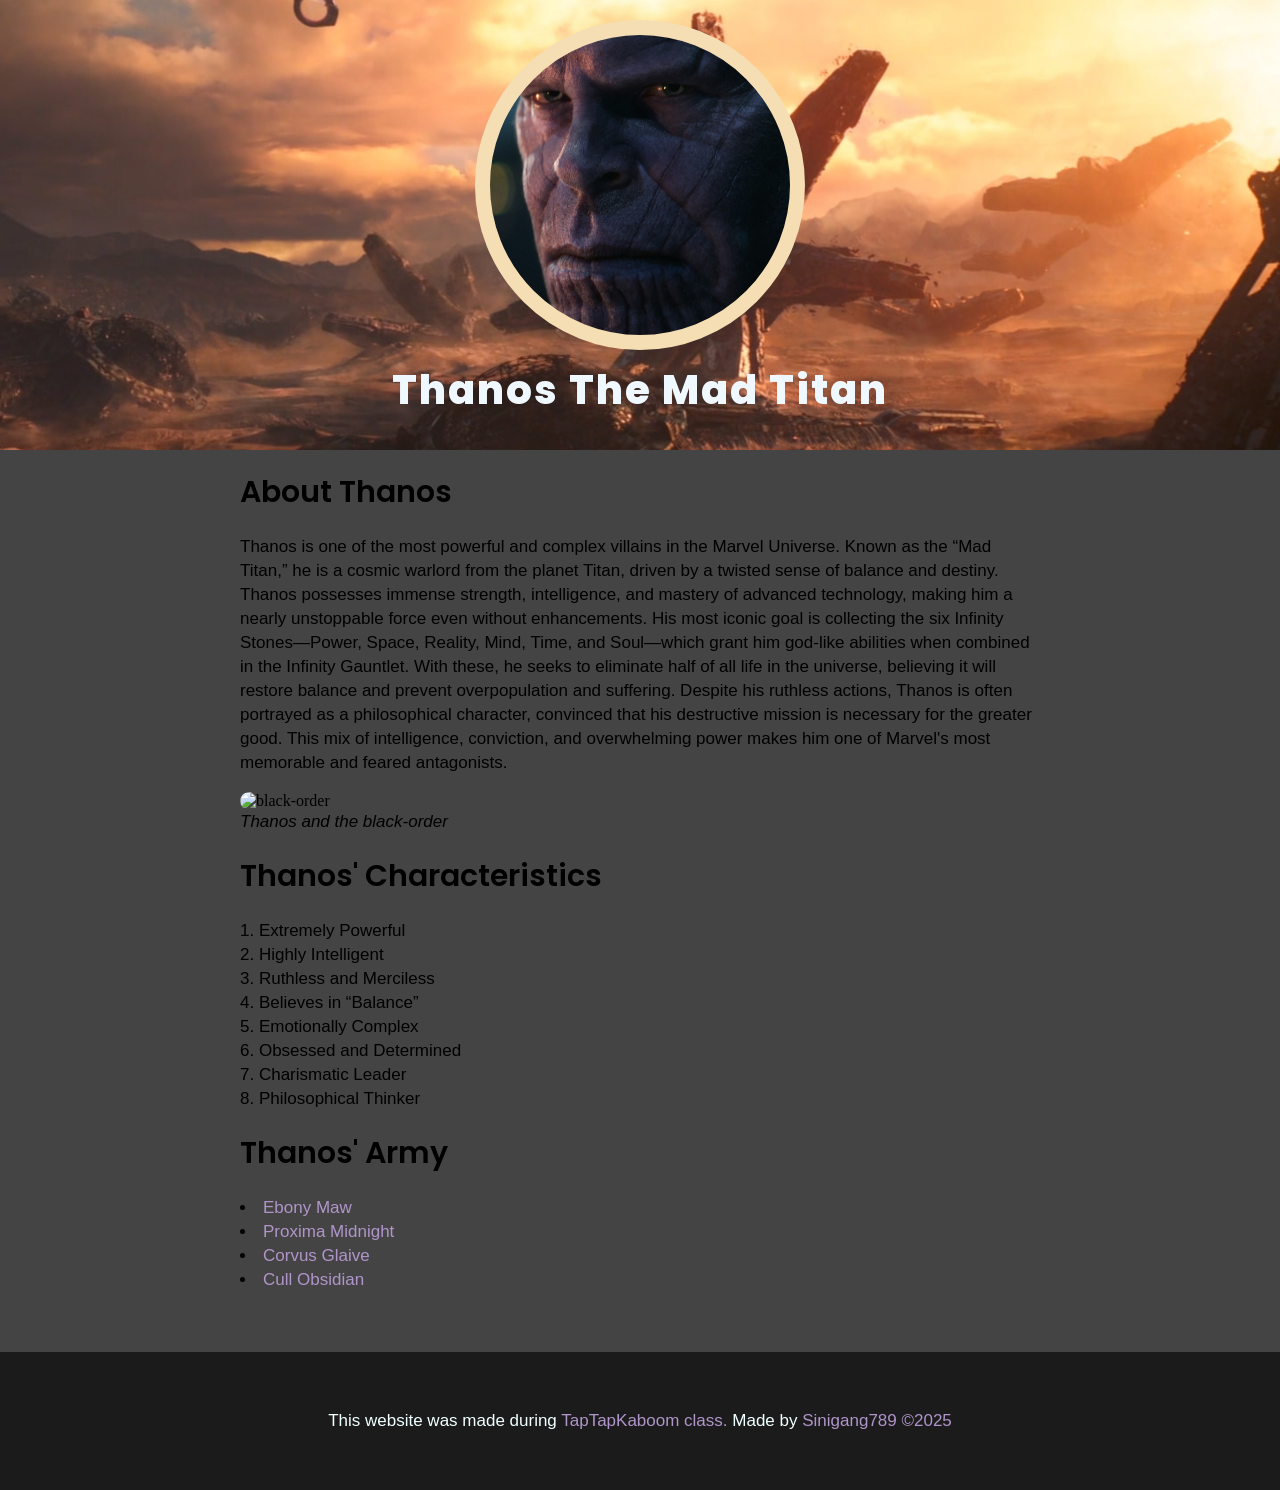
==== index.html @ ae7f5c30 "added another page" ====
<!DOCTYPE html>
<html lang="en">
<head>
    <meta charset="UTF-8">
    <meta name="viewport" content="width=device-width, user-scalable=0, initial-scale=1.0">
    <title>Thanos</title>
    <link rel="icon" href="./img/thanosfav.ico">
    <link rel="stylesheet" href="./css/style.css?v=2">
</head>
<body>

    <!-- header -->
     <header>
       <div class="pfp"></div>
        <h1>Thanos The Mad Titan</h1>

     </header>



    <!-- main -->
    <main>
<!-- About -->
     <div class="about">
        <h2>About Thanos</h2>
        <p>Thanos is one of the most powerful and complex villains in the Marvel Universe. Known as the “Mad Titan,” he is a cosmic warlord from the planet Titan, driven by a twisted sense of balance and destiny. Thanos possesses immense strength, intelligence, and mastery of advanced technology, making him a nearly unstoppable force even without enhancements.

        His most iconic goal is collecting the six Infinity Stones—Power, Space, Reality, Mind, Time, and Soul—which grant him god-like abilities when combined in the Infinity Gauntlet. With these, he seeks to eliminate half of all life in the universe, believing it will restore balance and prevent overpopulation and suffering.

        Despite his ruthless actions, Thanos is often portrayed as a philosophical character, convinced that his destructive mission is necessary for the greater good. This mix of intelligence, conviction, and overwhelming power makes him one of Marvel&apos;s most memorable and feared antagonists.</p>
        
        <img src="../thanos/img/blackorder.jpg" alt="black-order">
        <p class="caption">Thanos and the black-order</p>
    </div>

    
<!-- Characteristics -->
        <h2>Thanos&apos; Characteristics</h2>
        <ol>
            <li>Extremely Powerful</li>
            <li>Highly Intelligent</li>
            <li>Ruthless and Merciless</li>
            <li>Believes in “Balance”</li>
            <li>Emotionally Complex</li>
            <li>Obsessed and Determined</li>
            <li>Charismatic Leader</li>
            <li>Philosophical Thinker</li>
        </ol>
    

<!-- Thanos' Army -->
        <h2>Thanos&apos; Army</h2>
        <ul>
            <li><a href="./Ebony Maw.html" target="_blank">Ebony Maw</a></li>

            <li><a href="https://marvelcinematicuniverse.fandom.com/wiki/Proxima_Midnight" target="_blank">Proxima Midnight</a></li>

            <li><a href="https://marvelcinematicuniverse.fandom.com/wiki/Corvus_Glaive" target="_blank">Corvus Glaive</a></li>

            <li><a href="https://marvelcinematicuniverse.fandom.com/wiki/Cull_Obsidian" target="_blank">Cull Obsidian</a></li>

        </ul>

    </main>


    <!-- footer -->
     <footer>
        <div class="content">
        <p>This website was made during <a href="https://www.taptapkaboom.com">TapTapKaboom class.</a> Made by <a href="htttps://www.youtube.com">Sinigang789 &#169;2025</a></p>
        </div>
     </footer>
</body>
</html>
---- css/style.css ----
@import url('https://fonts.googleapis.com/css2?family=Poppins:ital,wght@0,100;0,200;0,300;0,400;0,500;0,600;0,700;0,800;0,900;1,100;1,200;1,300;1,400;1,500;1,600;1,700;1,800;1,900&family=Roboto:ital,wght@0,100..900;1,100..900&display=swap');


body {
    background-color:rgb(68, 68, 68);
}

body.ebony{
    background-color: black;
}

body.ebony{
    color: white;
}

html, body{

    margin: 0;
    padding: 0;
}

p, ul, ol{
    font-family:Arial, Helvetica, sans-serif;
    font-size: 17px;
    line-height: 24px;
}

ul, ol{
    list-style-position: inside;
    padding-left: 0;
}

p.caption{
    font-size: 12;
    font-style: italic;
    margin-block-start: 0;
}

a{
    color: rgb(176, 149, 202);
    text-decoration: none;
}

a:hover{
    color: rgb(160, 109, 207);
}

a:active{
    color: white;
}

header{
    text-align: center;
    padding: 20px;
    background-image: url('../img/titan3.jpg');
    background-repeat: no-repeat;
    background-position: center 70%; 
    background-size: cover;
}

header#ebony{
    background-image: url('../img/sanctuary.jpg');
    background-repeat: no-repeat;
    background-position: center 70%; 
    background-size: cover;
}




header .pfp{
    width: 300px;
    height: 300px;
    border-radius: 50%;
    border: 15px solid wheat ;
    background-image: url('../img/thanosprofilepic.png');
    background-repeat: no-repeat;
    background-position: -77px center;
    background-size: 136%;
   margin: 0 auto;
}

header .pfp.Ebony{
    background-image: url('../img/ebonymawpfp.webp');
    background-repeat: no-repeat;
    background-position: -82px center;
    border: 15px solid white;
}

h1{
  font-family: "Poppins", sans-serif;
  font-weight: 800;
  font-style: normal;
  font-size: 40px;
  letter-spacing: 2px;
  margin: 10px 0;
  color: aliceblue;
}

h2{
  font-family: "Poppins", sans-serif;  
  font-weight: 600;
  font-style: normal;
  font-size: 30px;
  margin: 20px 0;
}


main{
    max-width: 800px;
    margin: 0 auto;
    padding: 0 20px;
}

main img{
    max-width: 100%;
    border-radius: 10px;
}

/* footer */
footer{
    color: azure;
    background-color:rgb(27, 27, 27);
    text-align: center;
    margin-top: 60px;
    padding: 40px;

}

footer .content{
    max-width: 800px;
    margin: 0 auto;

}

@media (max-width: 600px){

    footer p {
        font-size: 10px;
    }

    h2{
        font-size: 20px;  
        text-align: center;
    }

    p, ul, ol {
        font-size: 15px;
    }

    p{
        text-align: center;
    }

    header .pfp {
    width: 230px;
    height: 230px;
    background-position: -59px center;
    }
}
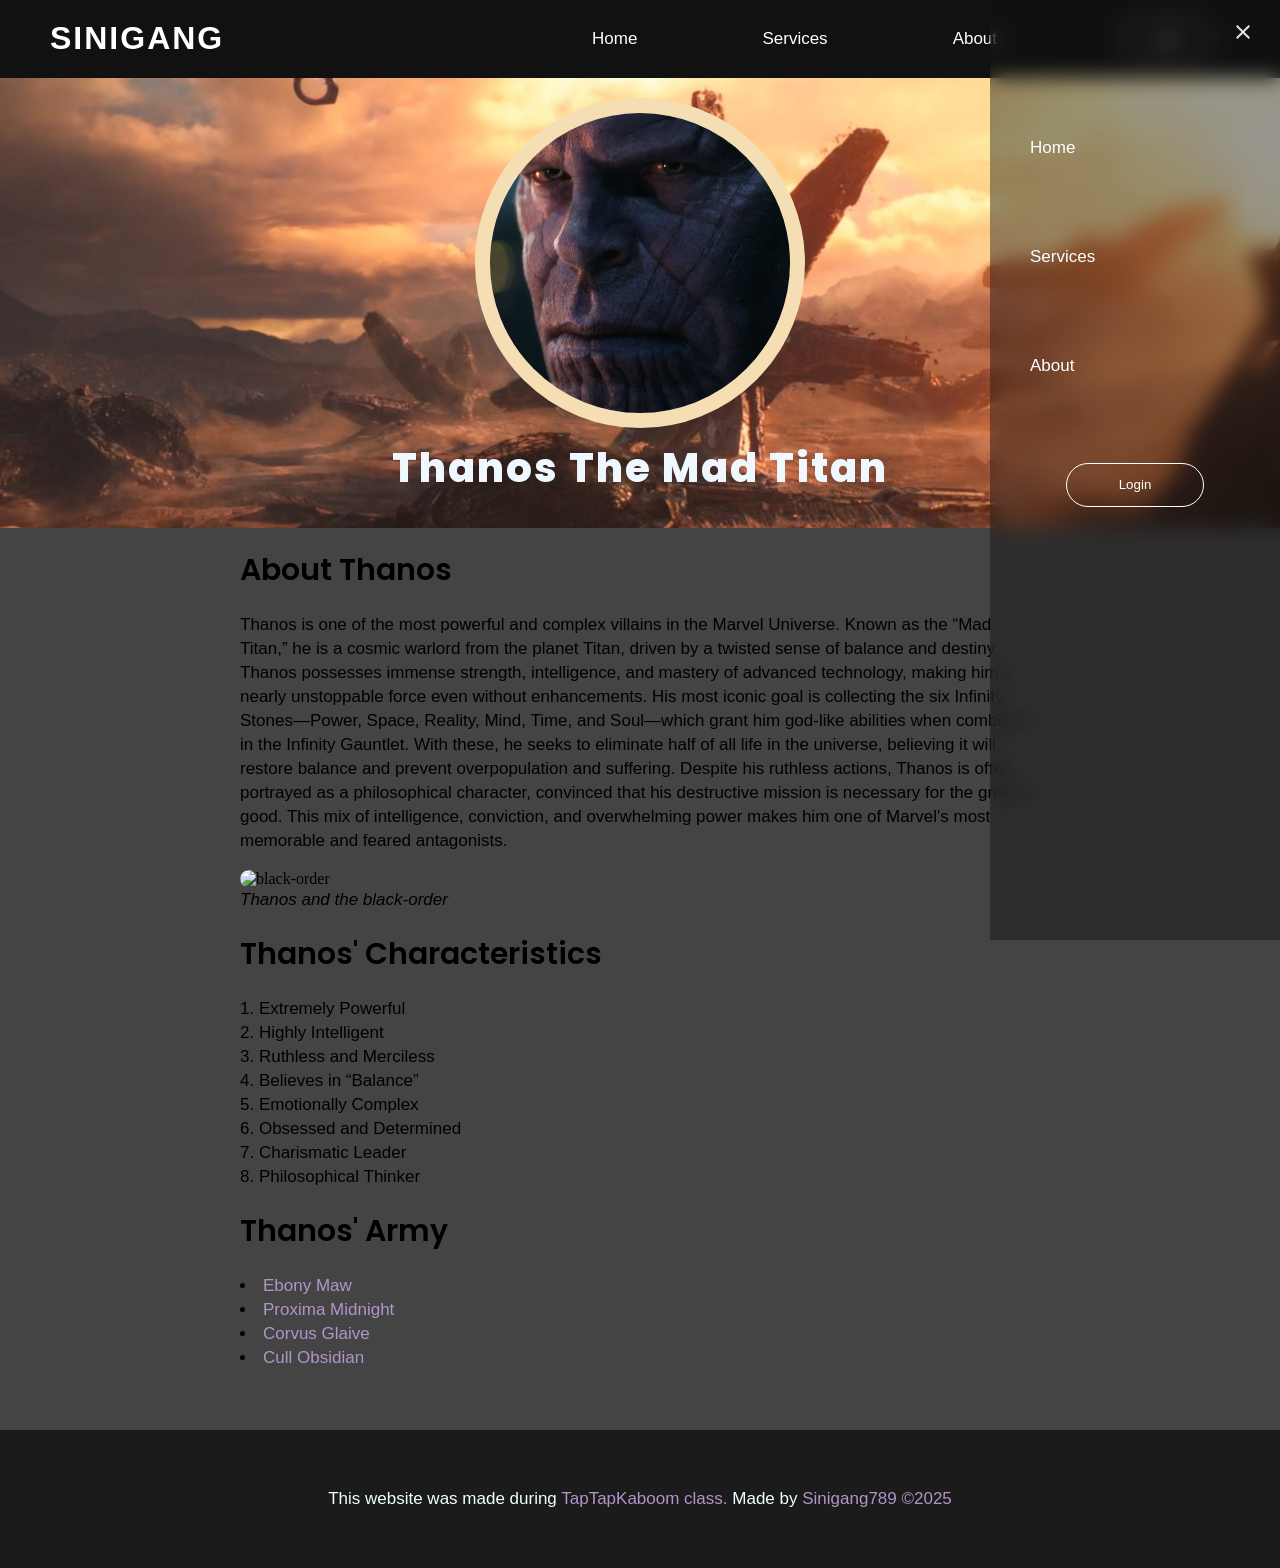
==== commit 23bb58ab: "add nav bar" ====
--- a/index.html
+++ b/index.html
@@ -9,12 +9,41 @@
 </head>
 <body>
 
-    <!-- header -->
-     <header>
+    <header>
+
+        <nav>
+            <div class="logo">
+                <a href="#">SINIGANG</a>
+            </div>
+
+            <ul class="sidebar">
+              <li onclick="hideSidebar()" class="close-button"><a href="#"><svg xmlns="http://www.w3.org/2000/svg" height="24px" viewBox="0 -960 960 960" width="24px" fill="#e3e3e3"><path d="m256-200-56-56 224-224-224-224 56-56 224 224 224-224 56 56-224 224 224 224-56 56-224-224-224 224Z"/></svg></a></li>
+                <li><a href="#">Home</a></li>
+                <li><a href="#">Services</a></li>
+                <li><a href="#">About</a></li>
+                <li class="button"><button>Login</button></li>
+            </ul>
+
+            <ul>
+                <li class="HideOnMobile"><a href="#">Home</a></li>
+                <li class="HideOnMobile"><a href="#">Services</a></li>
+                <li class="HideOnMobile"><a href="#">About</a></li>
+                <li class="HideOnMobile"><button>Login</button></li>
+                <li onclick="showSidebar()" class="menu-button"><a href="#"><svg xmlns="http://www.w3.org/2000/svg" height="24px" viewBox="0 -960 960 960" width="24px" fill="#e3e3e3"><path d="M120-240v-80h720v80H120Zm0-200v-80h720v80H120Zm0-200v-80h720v80H120Z"/></svg></a></li>
+                
+  
+            </ul>
+        </nav>
+        
+    </header>
+
+
+    <!-- hero -->
+     <section class="hero-section">
        <div class="pfp"></div>
         <h1>Thanos The Mad Titan</h1>
 
-     </header>
+     </section>
 
 
 
@@ -70,5 +99,17 @@
         <p>This website was made during <a href="https://www.taptapkaboom.com">TapTapKaboom class.</a> Made by <a href="htttps://www.youtube.com">Sinigang789 &#169;2025</a></p>
         </div>
      </footer>
+
+     <script>
+        function showSidebar(){
+            const sidebar = document.querySelector('.sidebar')
+            sidebar.style.display = 'flex'
+        }
+        function hideSidebar(){
+            const sidebar = document.querySelector('.sidebar')
+            sidebar.style.display = 'none'
+        }
+        
+     </script>
 </body>
 </html>
--- a/css/style.css
+++ b/css/style.css
@@ -19,6 +19,104 @@
     margin: 0;
     padding: 0;
 }
+
+/* Nav */
+
+nav {
+    background-color: rgb(17, 17, 17);
+    display: flex;
+    align-items: center; /* vertical centering */
+    justify-content: space-between; /* logo left, menu right */
+    padding: 0 50px;
+}
+
+.logo{
+    font-family: Arial, Helvetica, sans-serif; 
+    font-weight: bold;
+    letter-spacing: 2px;
+    font-size: 2rem;
+}
+
+nav a{
+    text-decoration: none;
+    color: white;
+    
+}
+
+nav ul {
+    height: 100%;
+    display: flex;
+    align-items: center;
+    list-style: none;
+    gap: 5em;
+    margin: 0;
+    padding: 1em 0;
+}
+
+nav ul li{
+    padding: 0 20px;
+}
+
+nav button{
+    color: white;
+    background: none;
+    border: 1px solid white;
+    padding: 1em 2em;
+    border-radius: 5em;
+    transition: all 0.2s ease;
+}
+
+nav button:hover{
+    background-color:  rgba(134, 90, 175, 0.63);;
+}
+
+li.menu-button{
+    display: none;
+}
+
+/* ==================================== */
+
+/* Sidebar */
+.sidebar{
+    
+    position: fixed;
+    top: 0;
+    right: 0; /* or left: 0; */
+    width: 250px;
+    height: 100vh;
+    background-color: rgba(17, 17, 17, 0.432);
+    backdrop-filter: blur(10px);
+    padding: 20px;
+    z-index: 999;
+    display: flex;
+    flex-direction: column;
+    align-items: flex-start;
+}
+
+li.button{
+    width: 55%;
+    padding: 0; 
+    margin: 0 auto;
+}
+
+.sidebar button{
+    width: 100%;
+    margin: 0 auto;
+}
+
+
+li.close-button{
+    width: 100%;
+    padding: 0; 
+    margin: 0 auto;
+}
+
+.close-button a{
+    margin-left: 13em;
+
+}
+
+
 
 p, ul, ol{
     font-family:Arial, Helvetica, sans-serif;
@@ -50,7 +148,7 @@
     color: white;
 }
 
-header{
+.hero-section{
     text-align: center;
     padding: 20px;
     background-image: url('../img/titan3.jpg');
@@ -69,7 +167,7 @@
 
 
 
-header .pfp{
+.hero-section .pfp{
     width: 300px;
     height: 300px;
     border-radius: 50%;
@@ -134,7 +232,7 @@
 
 }
 
-@media (max-width: 600px){
+@media (max-width: 800px){
 
     footer p {
         font-size: 10px;
@@ -158,5 +256,16 @@
     height: 230px;
     background-position: -59px center;
     }
-}
-
+
+    .HideOnMobile{
+        display: none;
+    }
+
+    li.menu-button {
+    display: flex;
+    justify-self: flex-end;
+    margin: 0;
+    padding: 0;
+}
+}
+
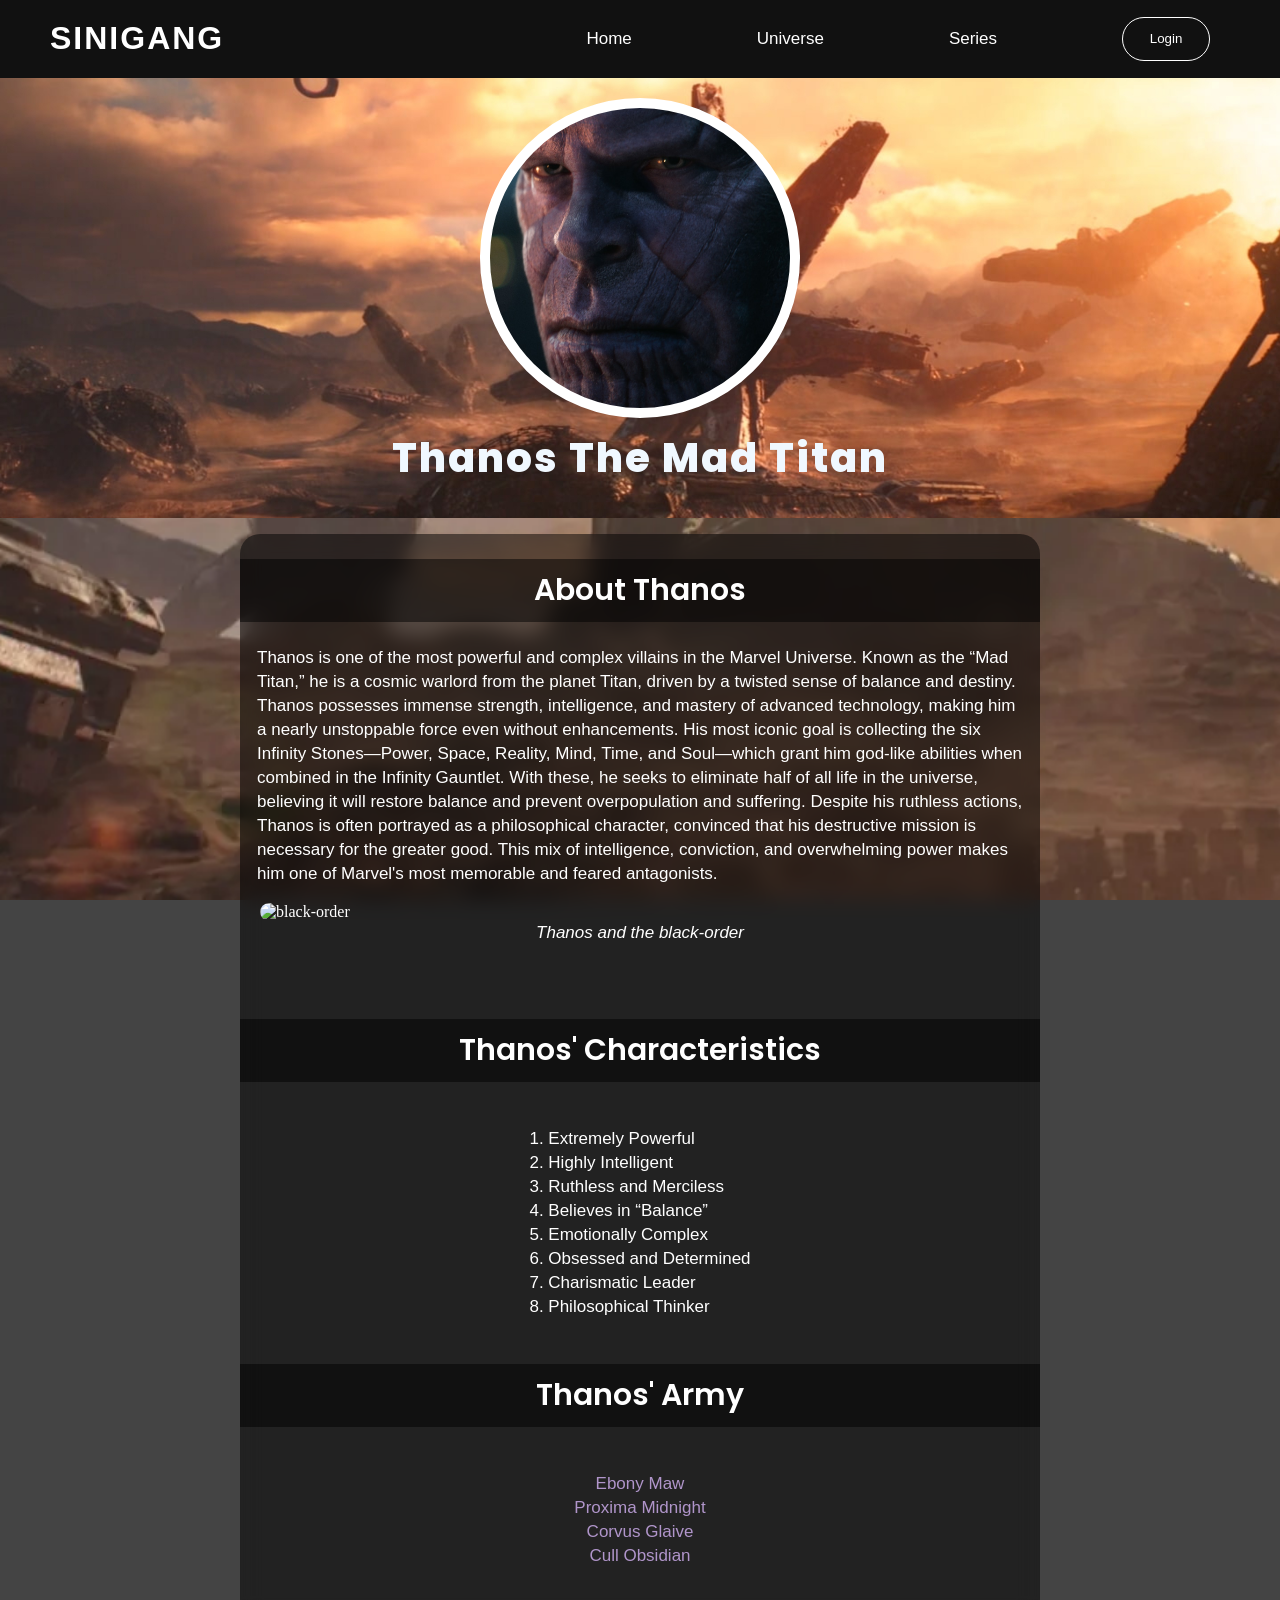
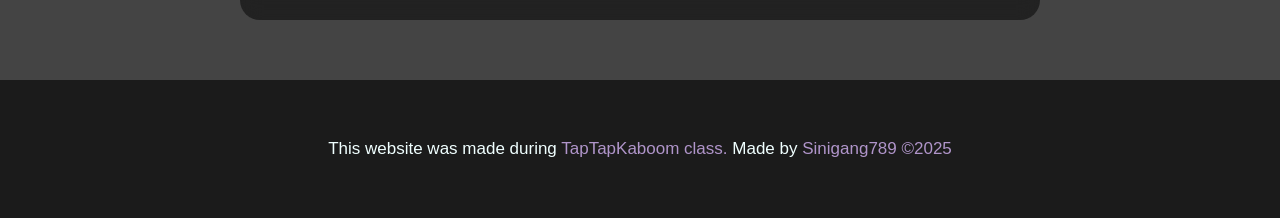
==== commit 7709bb40: "fix main content" ====
--- a/index.html
+++ b/index.html
@@ -26,8 +26,8 @@
 
             <ul>
                 <li class="HideOnMobile"><a href="#">Home</a></li>
-                <li class="HideOnMobile"><a href="#">Services</a></li>
-                <li class="HideOnMobile"><a href="#">About</a></li>
+                <li class="HideOnMobile"><a href="#">Universe</a></li>
+                <li class="HideOnMobile"><a href="#">Series</a></li>
                 <li class="HideOnMobile"><button>Login</button></li>
                 <li onclick="showSidebar()" class="menu-button"><a href="#"><svg xmlns="http://www.w3.org/2000/svg" height="24px" viewBox="0 -960 960 960" width="24px" fill="#e3e3e3"><path d="M120-240v-80h720v80H120Zm0-200v-80h720v80H120Zm0-200v-80h720v80H120Z"/></svg></a></li>
                 
@@ -62,33 +62,38 @@
         <p class="caption">Thanos and the black-order</p>
     </div>
 
+    <div class="profile">
+        <!-- Characteristics -->
+         <div class="characteristics">
+                <h2>Thanos&apos; Characteristics</h2>
+                <ol>
+                    <li>Extremely Powerful</li>
+                    <li>Highly Intelligent</li>
+                    <li>Ruthless and Merciless</li>
+                    <li>Believes in “Balance”</li>
+                    <li>Emotionally Complex</li>
+                    <li>Obsessed and Determined</li>
+                    <li>Charismatic Leader</li>
+                    <li>Philosophical Thinker</li>
+                </ol>
     
-<!-- Characteristics -->
-        <h2>Thanos&apos; Characteristics</h2>
-        <ol>
-            <li>Extremely Powerful</li>
-            <li>Highly Intelligent</li>
-            <li>Ruthless and Merciless</li>
-            <li>Believes in “Balance”</li>
-            <li>Emotionally Complex</li>
-            <li>Obsessed and Determined</li>
-            <li>Charismatic Leader</li>
-            <li>Philosophical Thinker</li>
-        </ol>
-    
+        </div>
+        <!-- Thanos' Army -->
+         <div class="army">
+                <h2>Thanos&apos; Army</h2>
+                    <ul>
+                        <li><a href="./Ebony Maw.html" target="_blank">Ebony Maw</a></li>
 
-<!-- Thanos' Army -->
-        <h2>Thanos&apos; Army</h2>
-        <ul>
-            <li><a href="./Ebony Maw.html" target="_blank">Ebony Maw</a></li>
+                        <li><a href="https://marvelcinematicuniverse.fandom.com/wiki/Proxima_Midnight" target="_blank">Proxima Midnight</a></li>
 
-            <li><a href="https://marvelcinematicuniverse.fandom.com/wiki/Proxima_Midnight" target="_blank">Proxima Midnight</a></li>
+                        <li><a href="https://marvelcinematicuniverse.fandom.com/wiki/Corvus_Glaive" target="_blank">Corvus Glaive</a></li>
 
-            <li><a href="https://marvelcinematicuniverse.fandom.com/wiki/Corvus_Glaive" target="_blank">Corvus Glaive</a></li>
+                        <li><a href="https://marvelcinematicuniverse.fandom.com/wiki/Cull_Obsidian" target="_blank">Cull Obsidian</a></li>
 
-            <li><a href="https://marvelcinematicuniverse.fandom.com/wiki/Cull_Obsidian" target="_blank">Cull Obsidian</a></li>
+                    </ul>
 
-        </ul>
+        </div>    
+    </div>
 
     </main>
 
--- a/css/style.css
+++ b/css/style.css
@@ -4,10 +4,21 @@
 
 body {
     background-color:rgb(68, 68, 68);
-}
-
-body.ebony{
-    background-color: black;
+    background-image: url('../img/titan.webp');
+    background-repeat: no-repeat;
+    background-position: center;
+    background-size: cover;
+    background-attachment: fixed;
+    color: white;
+}
+
+.ebony{
+     background-image: url('../img/sanctuary.jpg');
+    background-repeat: no-repeat;
+    background-position: center;
+    background-size: cover;
+    background-attachment: fixed;
+    font-family: sans-serif;
 }
 
 body.ebony{
@@ -18,6 +29,30 @@
 
     margin: 0;
     padding: 0;
+}
+
+h1{
+  font-family: "Poppins", sans-serif;
+  font-weight: 800;
+  font-style: normal;
+  font-size: 40px;
+  letter-spacing: 2px;
+  margin: 10px 0;
+  color: aliceblue;
+}
+
+h2{
+  font-family: "Poppins", sans-serif;  
+  font-weight: 600;
+  font-style: normal;
+  font-size: 30px;
+  text-align: center;
+  background-color: rgba(0, 0, 0, 0.507);
+  padding: 9px 0;
+}
+
+h3, p {
+    padding: 0 1em;
 }
 
 /* Nav */
@@ -84,13 +119,14 @@
     right: 0; /* or left: 0; */
     width: 250px;
     height: 100vh;
-    background-color: rgba(17, 17, 17, 0.432);
+    background-color: rgba(0, 0, 0, 0.432);
     backdrop-filter: blur(10px);
     padding: 20px;
     z-index: 999;
-    display: flex;
+    display: none;
     flex-direction: column;
     align-items: flex-start;
+    box-shadow: rgba(0, 0, 0, 0.19) 20px 10px 0px, rgba(0, 0, 0, 0.23) 0px 6px 6px;
 }
 
 li.button{
@@ -127,12 +163,20 @@
 ul, ol{
     list-style-position: inside;
     padding-left: 0;
+    width: fit-content;
+    margin: 0 auto;
+    padding: 20px;
+}
+ul{
+    list-style: none;
+    text-align: center;
 }
 
 p.caption{
     font-size: 12;
     font-style: italic;
     margin-block-start: 0;
+    text-align: center;
 }
 
 a{
@@ -157,7 +201,9 @@
     background-size: cover;
 }
 
-header#ebony{
+.hero-ebony{
+    padding: 20px;
+    text-align: center;
     background-image: url('../img/sanctuary.jpg');
     background-repeat: no-repeat;
     background-position: center 70%; 
@@ -171,49 +217,64 @@
     width: 300px;
     height: 300px;
     border-radius: 50%;
-    border: 15px solid wheat ;
+    border: 10px solid white ;
     background-image: url('../img/thanosprofilepic.png');
     background-repeat: no-repeat;
     background-position: -77px center;
     background-size: 136%;
    margin: 0 auto;
-}
-
-header .pfp.Ebony{
+   transition: all 0.5s ease;
+}
+
+.hero-section .pfp:hover{
+    background-size: 160%;
+    background-position: -110px -5px;
+    filter: saturate(4);
+    filter: brightness(3);
+}
+
+.pfp.Ebony{
+    width: 300px;
+    height: 300px;
+    border-radius: 50%;
+    border: 10px solid white ;
     background-image: url('../img/ebonymawpfp.webp');
     background-repeat: no-repeat;
-    background-position: -82px center;
-    border: 15px solid white;
-}
-
-h1{
-  font-family: "Poppins", sans-serif;
-  font-weight: 800;
-  font-style: normal;
-  font-size: 40px;
-  letter-spacing: 2px;
-  margin: 10px 0;
-  color: aliceblue;
-}
-
-h2{
-  font-family: "Poppins", sans-serif;  
-  font-weight: 600;
-  font-style: normal;
-  font-size: 30px;
-  margin: 20px 0;
-}
+    background-position: -77px center;
+    background-size: 136%;
+   margin: 0 auto;
+   transition: all 0.8s ease;
+   
+}
+
+.pfp.Ebony:hover{
+    background-size: 170%;
+    background-position: -150px -100px;
+    filter: brightness(5);
+    filter:contrast(2)
+}
+
+
 
 
 main{
     max-width: 800px;
-    margin: 0 auto;
-    padding: 0 20px;
+    margin: 1em auto;
+    background-color: rgba(0, 0, 0, 0.5);
+    backdrop-filter: blur(10px);
+    border-radius: 20px;
+    overflow: hidden;
 }
 
 main img{
-    max-width: 100%;
+    max-width: 95%;
     border-radius: 10px;
+    margin: 0 auto;
+    display: block;
+}
+
+.profile{
+    padding: 2em 0;
 }
 
 /* footer */
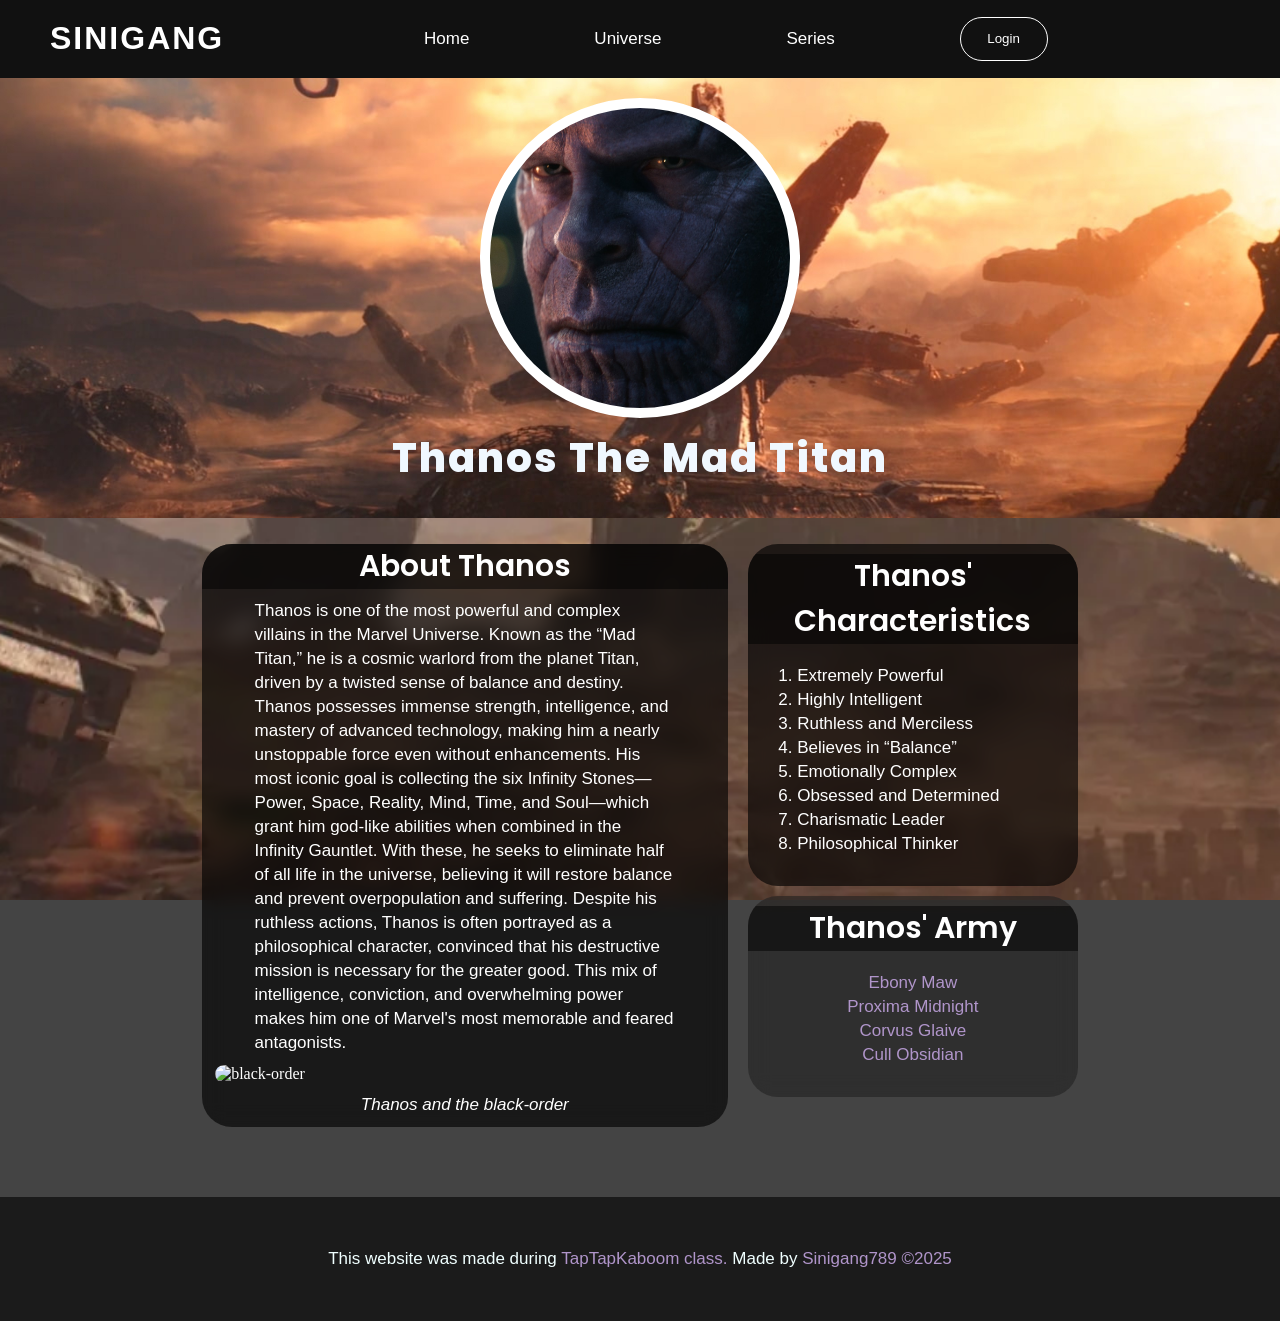
==== commit 33718dfc: "added proxima" ====
--- a/index.html
+++ b/index.html
@@ -84,7 +84,7 @@
                     <ul>
                         <li><a href="./Ebony Maw.html" target="_blank">Ebony Maw</a></li>
 
-                        <li><a href="https://marvelcinematicuniverse.fandom.com/wiki/Proxima_Midnight" target="_blank">Proxima Midnight</a></li>
+                        <li><a href="./Proxima-Midnight.html" target="_blank">Proxima Midnight</a></li>
 
                         <li><a href="https://marvelcinematicuniverse.fandom.com/wiki/Corvus_Glaive" target="_blank">Corvus Glaive</a></li>
 
--- a/css/style.css
+++ b/css/style.css
@@ -12,8 +12,8 @@
     color: white;
 }
 
-.ebony{
-     background-image: url('../img/sanctuary.jpg');
+.ebony, .proxima{
+     background-image: url('../img/armybg.jpg');
     background-repeat: no-repeat;
     background-position: center;
     background-size: cover;
@@ -42,17 +42,18 @@
 }
 
 h2{
-  font-family: "Poppins", sans-serif;  
-  font-weight: 600;
-  font-style: normal;
-  font-size: 30px;
-  text-align: center;
-  background-color: rgba(0, 0, 0, 0.507);
-  padding: 9px 0;
+    font-family: "Poppins", sans-serif;
+    font-weight: 600;
+    font-style: normal;
+    font-size: 30px;
+    text-align: center;
+    background-color: rgba(0, 0, 0, 0.507);
+    margin: 0;
 }
 
 h3, p {
-    padding: 0 1em;
+    max-width: 80%;
+    margin: 10px auto;
 }
 
 /* Nav */
@@ -161,9 +162,9 @@
 }
 
 ul, ol{
-    list-style-position: inside;
+    list-style-position: outside;
     padding-left: 0;
-    width: fit-content;
+    width: 70%;
     margin: 0 auto;
     padding: 20px;
 }
@@ -206,8 +207,9 @@
     text-align: center;
     background-image: url('../img/sanctuary.jpg');
     background-repeat: no-repeat;
-    background-position: center 70%; 
-    background-size: cover;
+    background-position: center -60px;
+    background-size: cover;
+    background-attachment: fixed;
 }
 
 
@@ -223,14 +225,16 @@
     background-position: -77px center;
     background-size: 136%;
    margin: 0 auto;
-   transition: all 0.5s ease;
+   /* transition: all 0.2s ease; */
 }
 
 .hero-section .pfp:hover{
-    background-size: 160%;
+    background-image: url(../img/thanos-gif.gif);
+    background-position: -10px -10px;
+    /* background-size: 160%;
     background-position: -110px -5px;
     filter: saturate(4);
-    filter: brightness(3);
+    filter: brightness(3); */
 }
 
 .pfp.Ebony{
@@ -238,32 +242,53 @@
     height: 300px;
     border-radius: 50%;
     border: 10px solid white ;
-    background-image: url('../img/ebonymawpfp.webp');
+    background-image: url('../img/Ebony_Maw_profile2.webp');
     background-repeat: no-repeat;
     background-position: -77px center;
-    background-size: 136%;
+    background-size: cover;
    margin: 0 auto;
-   transition: all 0.8s ease;
+   transition: all 0.2s ease;
    
 }
 
 .pfp.Ebony:hover{
-    background-size: 170%;
+    background-image: url(../img/ebonymaw.gif);
+    background-size: cover;
+    background-position: -150px 0px;
+    /* background-size: 170%;
     background-position: -150px -100px;
     filter: brightness(5);
-    filter:contrast(2)
-}
-
+    filter:contrast(2) */
+}
+
+.pfp-proxima{
+    width: 300px;
+    height: 300px;
+    border-radius: 50%;
+    border: 10px solid white ;
+    background-image: url('../img/proximapfp.jpg');
+    background-repeat: no-repeat;
+    background-position: -180px center;
+    background-size: cover;
+   margin: 0 auto;
+
+}
+
+.pfp-proxima:hover{
+    background-image: url(../img/proxima.gif);
+    background-size: cover;
+    background-position: -180px 0px;
+}
 
 
 
 main{
-    max-width: 800px;
+    width: 70vw;
     margin: 1em auto;
-    background-color: rgba(0, 0, 0, 0.5);
-    backdrop-filter: blur(10px);
     border-radius: 20px;
     overflow: hidden;
+    display: flex;
+    flex-wrap: wrap;
 }
 
 main img{
@@ -273,8 +298,42 @@
     display: block;
 }
 
-.profile{
-    padding: 2em 0;
+.about{
+    flex: 1.5;
+    border-radius: 50px;
+    margin: 10px;
+}
+
+.about p {
+    max-width: 80%;
+    margin: 10px auto;
+}
+
+
+.profile {
+    flex: 1;
+}
+
+.about, .characteristics, .army{
+    background-color: #000000a1;
+    border-radius: 30px;
+    backdrop-filter: blur(10px);
+    overflow: hidden;
+
+}
+
+.characteristics {
+    margin: 10px;
+    padding: 10px 0;
+}
+
+.army {
+    margin: 10px;
+    padding: 10px 0;
+    background-color: #0000004f;
+    backdrop-filter: blur(10px);
+    BORDER-RADIUS: 30PX;
+    overflow: hidden;
 }
 
 /* footer */
@@ -293,15 +352,20 @@
 
 }
 
-@media (max-width: 800px){
-
-    footer p {
-        font-size: 10px;
-    }
+@media (max-width: 900px){
+
+   main{
+    display: flex;
+    flex-direction: column;
+    width: 95vw;
+   }
 
     h2{
-        font-size: 20px;  
+        font-size: 2em;  
         text-align: center;
+    }
+    h3{
+       text-align: center; 
     }
 
     p, ul, ol {
@@ -310,6 +374,11 @@
 
     p{
         text-align: center;
+    }
+
+    .hero-section .pfp{
+    background-image: url(../img/thanos-gif.gif);
+    background-position: -10px -10px;
     }
 
     header .pfp {
@@ -317,6 +386,13 @@
     height: 230px;
     background-position: -59px center;
     }
+
+    .pfp.Ebony{
+    background-image: url(../img/ebonymaw.gif);
+    background-size: cover;
+    background-position: -150px 0px;
+    }
+    
 
     .HideOnMobile{
         display: none;
@@ -328,5 +404,8 @@
     margin: 0;
     padding: 0;
 }
-}
-
+ footer p {
+        font-size: 10px;
+    }
+}
+
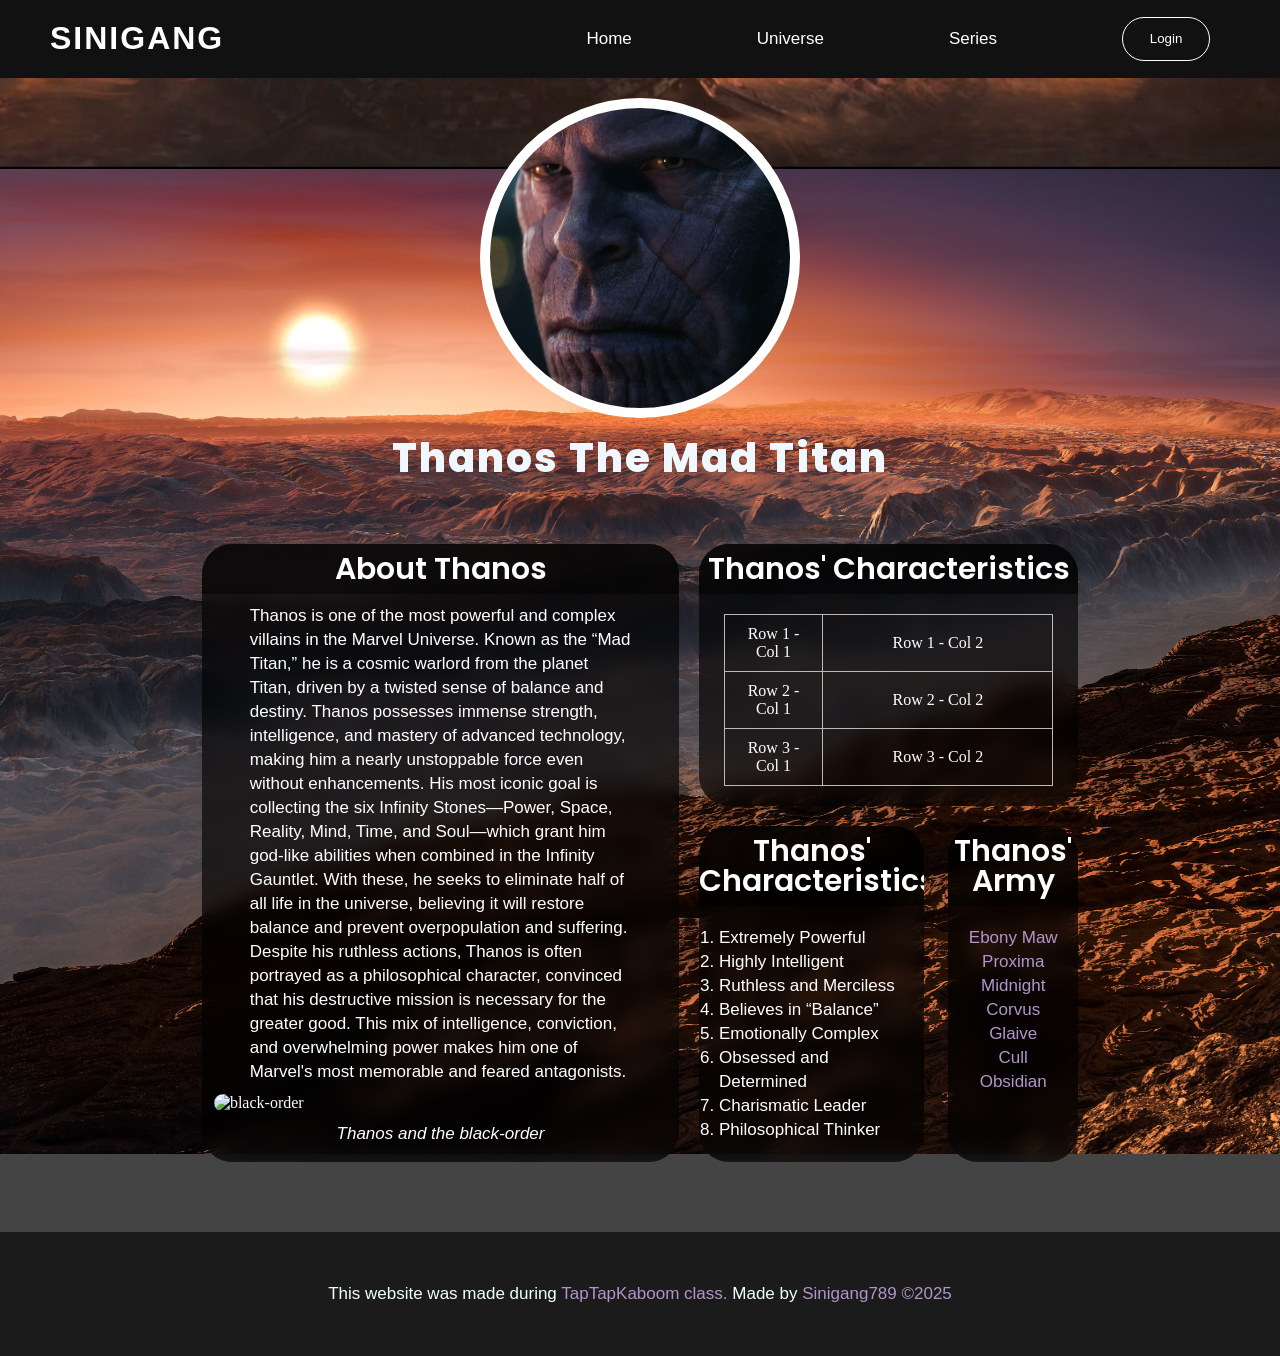
==== commit 1341e602: "fix" ====
--- a/index.html
+++ b/index.html
@@ -30,8 +30,6 @@
                 <li class="HideOnMobile"><a href="#">Series</a></li>
                 <li class="HideOnMobile"><button>Login</button></li>
                 <li onclick="showSidebar()" class="menu-button"><a href="#"><svg xmlns="http://www.w3.org/2000/svg" height="24px" viewBox="0 -960 960 960" width="24px" fill="#e3e3e3"><path d="M120-240v-80h720v80H120Zm0-200v-80h720v80H120Zm0-200v-80h720v80H120Z"/></svg></a></li>
-                
-  
             </ul>
         </nav>
         
@@ -40,7 +38,7 @@
 
     <!-- hero -->
      <section class="hero-section">
-       <div class="pfp"></div>
+       <div class="pfp-thanos"></div>
         <h1>Thanos The Mad Titan</h1>
 
      </section>
@@ -63,9 +61,29 @@
     </div>
 
     <div class="profile">
+        <div class="table">
+            <h2>Thanos&apos; Characteristics</h2>
+            <table>
+                <tr>
+                    <td class="row">Row 1 - Col 1</td>
+                    <td>Row 1 - Col 2</td>
+                </tr>
+                <tr>
+                    <td class="row"> Row 2 - Col 1</td>
+                    <td>Row 2 - Col 2</td>
+                </tr>
+                <tr>
+                    <td class="row">Row 3 - Col 1</td>
+                    <td>Row 3 - Col 2</td>
+                </tr>
+            </table>
+
+        </div>
+
+        <div class="list">
         <!-- Characteristics -->
-         <div class="characteristics">
-                <h2>Thanos&apos; Characteristics</h2>
+        <div class="characteristics">
+            <h2>Thanos&apos; Characteristics</h2>
                 <ol>
                     <li>Extremely Powerful</li>
                     <li>Highly Intelligent</li>
@@ -75,24 +93,25 @@
                     <li>Obsessed and Determined</li>
                     <li>Charismatic Leader</li>
                     <li>Philosophical Thinker</li>
-                </ol>
+            </ol>
     
         </div>
         <!-- Thanos' Army -->
          <div class="army">
                 <h2>Thanos&apos; Army</h2>
-                    <ul>
-                        <li><a href="./Ebony Maw.html" target="_blank">Ebony Maw</a></li>
+                <ul>
+                    <li><a href="./Ebony Maw.html" target="_blank">Ebony Maw</a></li>
 
-                        <li><a href="./Proxima-Midnight.html" target="_blank">Proxima Midnight</a></li>
+                    <li><a href="./Proxima-Midnight.html" target="_blank">Proxima Midnight</a></li>
 
-                        <li><a href="https://marvelcinematicuniverse.fandom.com/wiki/Corvus_Glaive" target="_blank">Corvus Glaive</a></li>
+                    <li><a href="https://marvelcinematicuniverse.fandom.com/wiki/Corvus_Glaive" target="_blank">Corvus Glaive</a></li>
 
-                        <li><a href="https://marvelcinematicuniverse.fandom.com/wiki/Cull_Obsidian" target="_blank">Cull Obsidian</a></li>
+                    <li><a href="https://marvelcinematicuniverse.fandom.com/wiki/Cull_Obsidian" target="_blank">Cull Obsidian</a></li>
 
-                    </ul>
+                </ul>
 
-        </div>    
+        </div>  
+    </div> 
     </div>
 
     </main>
--- a/css/style.css
+++ b/css/style.css
@@ -4,7 +4,7 @@
 
 body {
     background-color:rgb(68, 68, 68);
-    background-image: url('../img/titan.webp');
+    background-image: url('../img/thanos_bg.jpg');
     background-repeat: no-repeat;
     background-position: center;
     background-size: cover;
@@ -49,6 +49,8 @@
     text-align: center;
     background-color: rgba(0, 0, 0, 0.507);
     margin: 0;
+    line-height: 1;
+    padding: 10px 0;
 }
 
 h3, p {
@@ -82,6 +84,7 @@
 nav ul {
     height: 100%;
     display: flex;
+    justify-content: flex-end;
     align-items: center;
     list-style: none;
     gap: 5em;
@@ -126,6 +129,7 @@
     z-index: 999;
     display: none;
     flex-direction: column;
+    justify-content: flex-start;
     align-items: flex-start;
     box-shadow: rgba(0, 0, 0, 0.19) 20px 10px 0px, rgba(0, 0, 0, 0.23) 0px 6px 6px;
 }
@@ -164,7 +168,7 @@
 ul, ol{
     list-style-position: outside;
     padding-left: 0;
-    width: 70%;
+    width: fit-content;
     margin: 0 auto;
     padding: 20px;
 }
@@ -196,10 +200,11 @@
 .hero-section{
     text-align: center;
     padding: 20px;
-    background-image: url('../img/titan3.jpg');
-    background-repeat: no-repeat;
-    background-position: center 70%; 
-    background-size: cover;
+    background-image: url(../img/titan3.jpg);
+    background-repeat: no-repeat;
+    background-position: center -731px;
+    background-size: cover;
+    background-attachment: fixed;
 }
 
 .hero-ebony{
@@ -215,7 +220,7 @@
 
 
 
-.hero-section .pfp{
+.pfp-thanos{
     width: 300px;
     height: 300px;
     border-radius: 50%;
@@ -228,7 +233,7 @@
    /* transition: all 0.2s ease; */
 }
 
-.hero-section .pfp:hover{
+.pfp-thanos:hover{
     background-image: url(../img/thanos-gif.gif);
     background-position: -10px -10px;
     /* background-size: 160%;
@@ -237,7 +242,7 @@
     filter: brightness(3); */
 }
 
-.pfp.Ebony{
+.pfp-ebony{
     width: 300px;
     height: 300px;
     border-radius: 50%;
@@ -251,7 +256,7 @@
    
 }
 
-.pfp.Ebony:hover{
+.pfp-ebony:hover{
     background-image: url(../img/ebonymaw.gif);
     background-size: cover;
     background-position: -150px 0px;
@@ -312,29 +317,51 @@
 
 .profile {
     flex: 1;
-}
-
-.about, .characteristics, .army{
+    display: flex;
+    flex-direction: column;
+}
+
+.about, .characteristics, .army, .table{
     background-color: #000000a1;
     border-radius: 30px;
     backdrop-filter: blur(10px);
     overflow: hidden;
-
-}
-
-.characteristics {
     margin: 10px;
-    padding: 10px 0;
-}
-
-.army {
-    margin: 10px;
-    padding: 10px 0;
-    background-color: #0000004f;
-    backdrop-filter: blur(10px);
-    BORDER-RADIUS: 30PX;
-    overflow: hidden;
-}
+
+}
+
+.list{
+    display: flex;
+    width: 100%;
+    gap: 4px;
+}
+
+
+.table{
+flex: 1;    
+}
+
+table {
+    border-collapse: collapse;
+    width: 87%;
+    margin: 20px auto;
+    height: fit-content;
+}
+
+td.row {
+    width: 30%;
+}
+
+td {
+  border: 1px solid #beb9b9;
+  padding: 10px;
+  text-align: center;
+  height: 2em;
+}
+
+
+
+
 
 /* footer */
 footer{
@@ -376,18 +403,18 @@
         text-align: center;
     }
 
-    .hero-section .pfp{
+     .pfp-thanos{
     background-image: url(../img/thanos-gif.gif);
     background-position: -10px -10px;
     }
 
-    header .pfp {
+   .pfp {
     width: 230px;
     height: 230px;
     background-position: -59px center;
     }
 
-    .pfp.Ebony{
+    .pfp-ebony{
     background-image: url(../img/ebonymaw.gif);
     background-size: cover;
     background-position: -150px 0px;
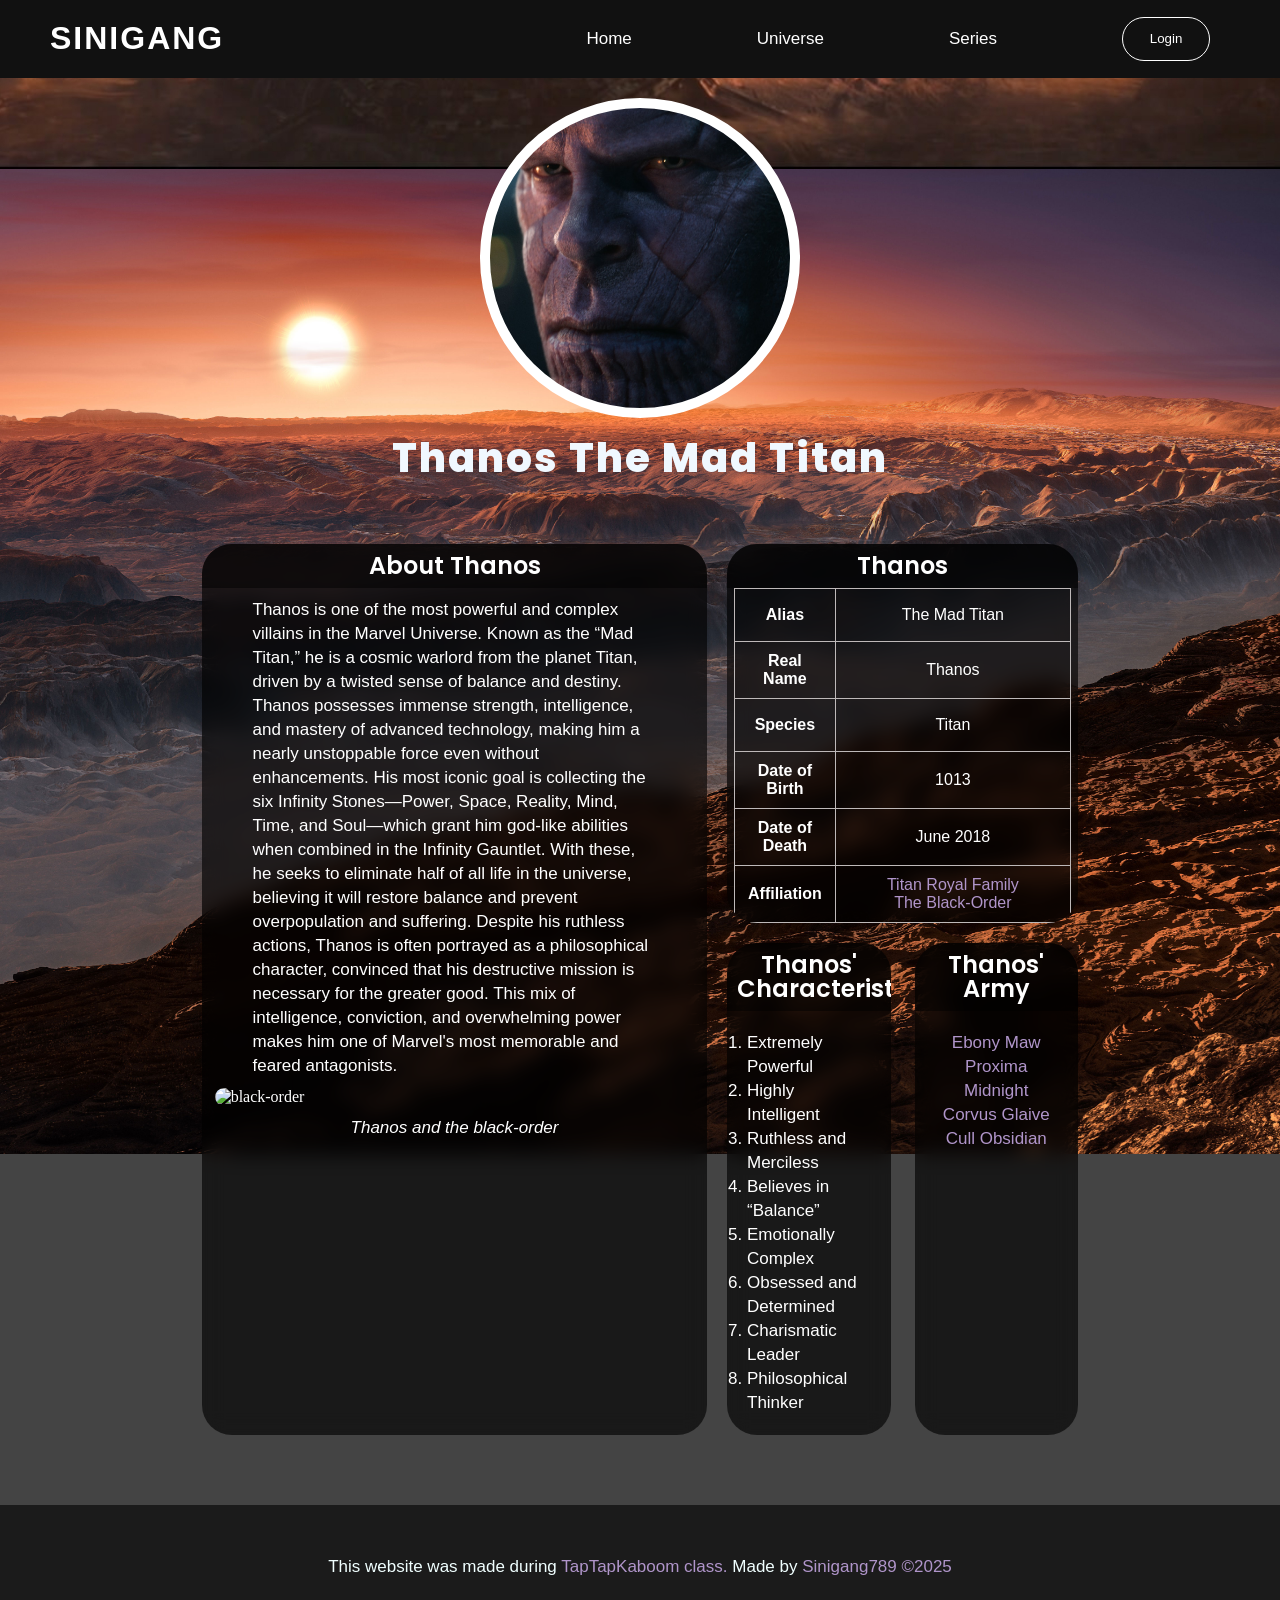
==== commit 2478d647: "added character details" ====
--- a/index.html
+++ b/index.html
@@ -62,19 +62,34 @@
 
     <div class="profile">
         <div class="table">
-            <h2>Thanos&apos; Characteristics</h2>
+            <h2>Thanos</h2>
             <table>
                 <tr>
-                    <td class="row">Row 1 - Col 1</td>
-                    <td>Row 1 - Col 2</td>
+                    <td class="row">Alias</td>
+                    <td>The Mad Titan</td>
                 </tr>
                 <tr>
-                    <td class="row"> Row 2 - Col 1</td>
-                    <td>Row 2 - Col 2</td>
+                    <td class="row"> Real Name</td>
+                    <td>Thanos</td>
                 </tr>
                 <tr>
-                    <td class="row">Row 3 - Col 1</td>
-                    <td>Row 3 - Col 2</td>
+                    <td class="row">Species</td>
+                    <td>Titan</td>
+                </tr>
+                <tr>
+                    <td class="row">Date of Birth</td>
+                    <td>1013</td>
+                </tr>
+                <tr>
+                    <td class="row">Date of Death</td>
+                    <td>June 2018</td>
+                </tr>
+                <tr>
+                    <td class="row">Affiliation</td>
+                    <td>
+                        <a href="#">Titan Royal Family </a><br>
+                        <a href="#">The Black-Order</a>
+                </td>
                 </tr>
             </table>
 
--- a/css/style.css
+++ b/css/style.css
@@ -45,12 +45,12 @@
     font-family: "Poppins", sans-serif;
     font-weight: 600;
     font-style: normal;
-    font-size: 30px;
+    font-size: 1.5em;
     text-align: center;
     background-color: rgba(0, 0, 0, 0.507);
     margin: 0;
     line-height: 1;
-    padding: 10px 0;
+    padding: 10px;
 }
 
 h3, p {
@@ -334,23 +334,35 @@
     display: flex;
     width: 100%;
     gap: 4px;
+    flex: .5;
+}
+
+.characteristics{
+    flex: 1;
+}
+
+.army{
+    flex: 1;
 }
 
 
 .table{
-flex: 1;    
+flex: auto;    
 }
 
 table {
+    font-family: sans-serif;
     border-collapse: collapse;
-    width: 87%;
-    margin: 20px auto;
-    height: fit-content;
-}
-
+    width: 96%;
+    margin: 0 auto;
+    height: 87%;
+}
 td.row {
     width: 30%;
-}
+     font-weight: bold;
+   
+}
+
 
 td {
   border: 1px solid #beb9b9;
@@ -379,7 +391,7 @@
 
 }
 
-@media (max-width: 900px){
+@media (max-width: 1200px){
 
    main{
     display: flex;
@@ -430,7 +442,20 @@
     justify-self: flex-end;
     margin: 0;
     padding: 0;
-}
+    }
+    .characteristics{
+        flex: 1;
+    }
+    .army{
+        flex: 1;
+    }
+    table{
+        width: 75%;
+    }
+
+    .list{
+    flex-flow: column;
+    }
  footer p {
         font-size: 10px;
     }
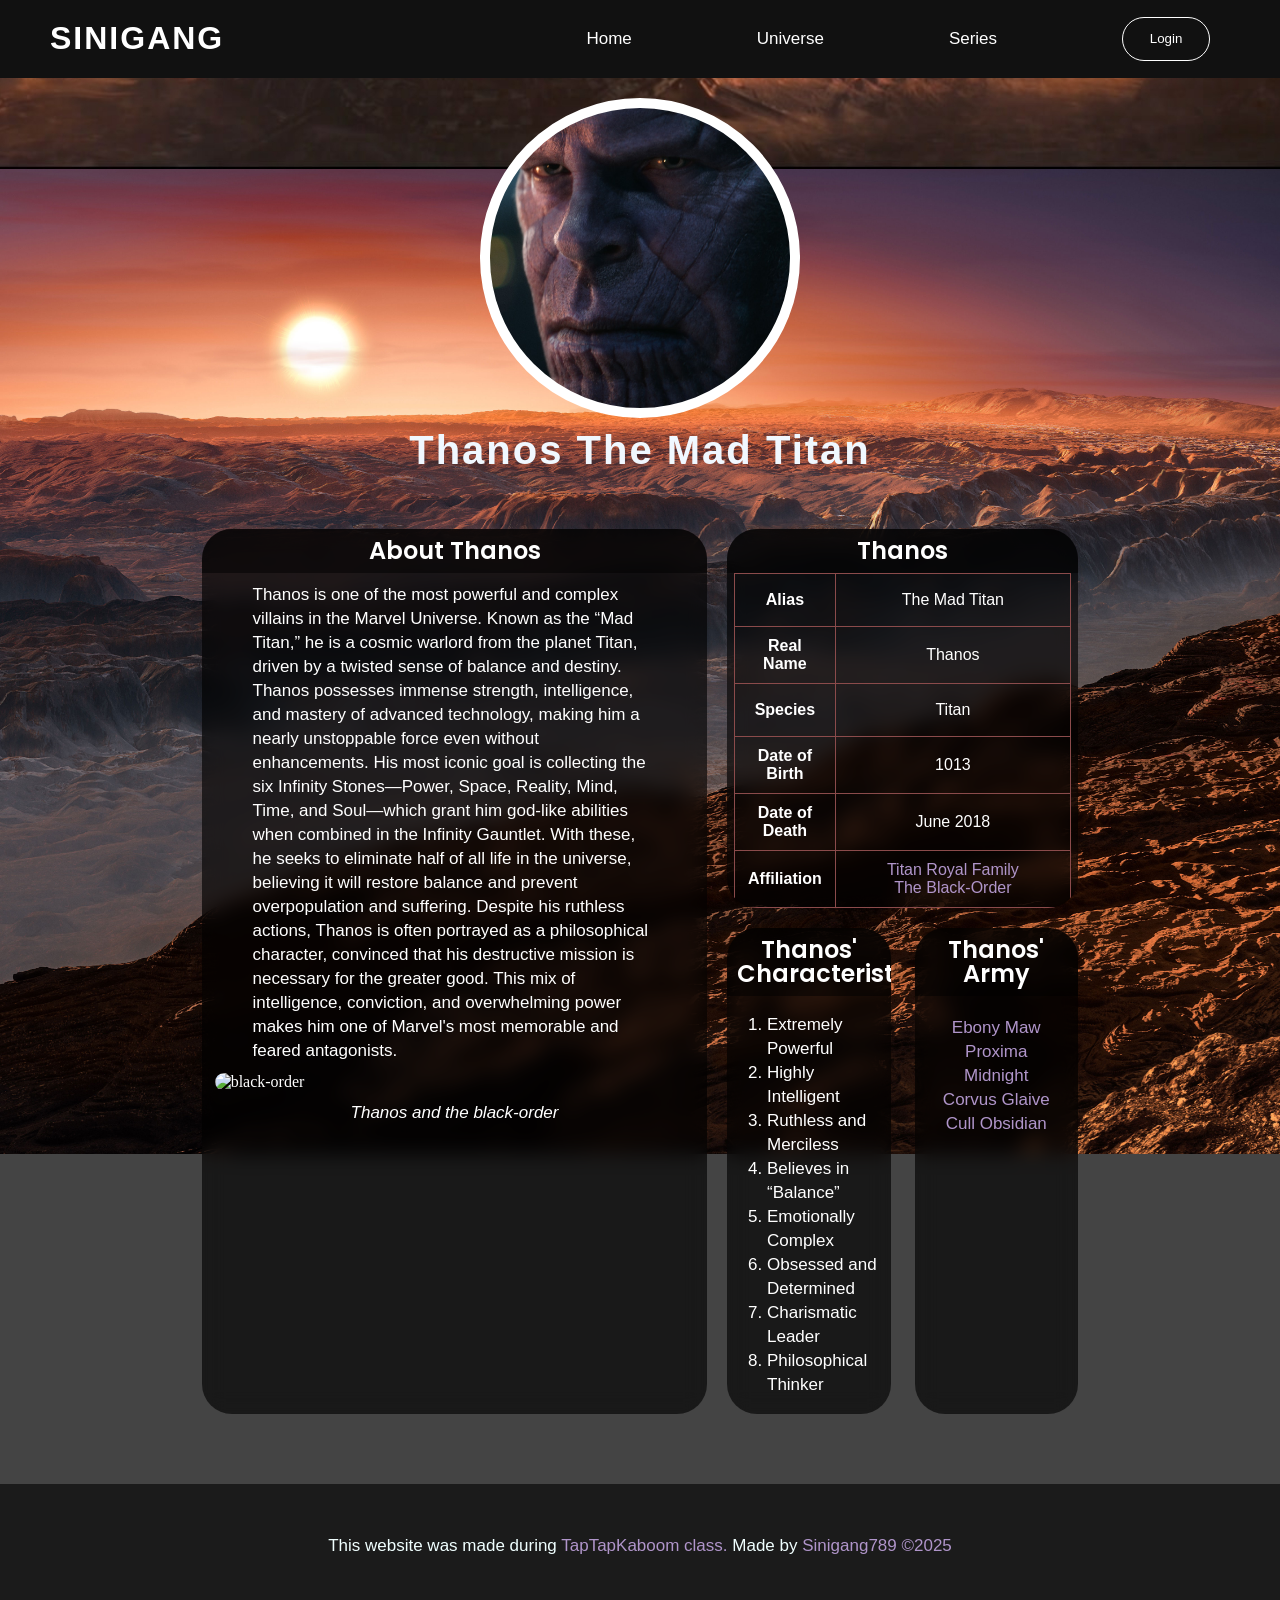
==== commit 2f894a48: "1" ====
--- a/index.html
+++ b/index.html
@@ -92,7 +92,6 @@
                 </td>
                 </tr>
             </table>
-
         </div>
 
         <div class="list">
--- a/css/style.css
+++ b/css/style.css
@@ -1,6 +1,7 @@
 
 @import url('https://fonts.googleapis.com/css2?family=Poppins:ital,wght@0,100;0,200;0,300;0,400;0,500;0,600;0,700;0,800;0,900;1,100;1,200;1,300;1,400;1,500;1,600;1,700;1,800;1,900&family=Roboto:ital,wght@0,100..900;1,100..900&display=swap');
 
+@import url('https://fonts.googleapis.com/css2?family=Merriweather:ital,opsz,wght@0,18..144,300..900;1,18..144,300..900&display=swap');
 
 body {
     background-color:rgb(68, 68, 68);
@@ -32,7 +33,7 @@
 }
 
 h1{
-  font-family: "Poppins", sans-serif;
+  font-family: sans-serif;
   font-weight: 800;
   font-style: normal;
   font-size: 40px;
@@ -165,7 +166,7 @@
     line-height: 24px;
 }
 
-ul, ol{
+ul{
     list-style-position: outside;
     padding-left: 0;
     width: fit-content;
@@ -365,7 +366,7 @@
 
 
 td {
-  border: 1px solid #beb9b9;
+  border: 1px solid #8b4b4b;
   padding: 10px;
   text-align: center;
   height: 2em;
@@ -431,6 +432,13 @@
     background-size: cover;
     background-position: -150px 0px;
     }
+
+    .pfp-proxima{
+    background-image: url(../img/proxima.gif);
+    background-size: cover;
+    background-position: -180px 0px;
+}
+
     
 
     .HideOnMobile{
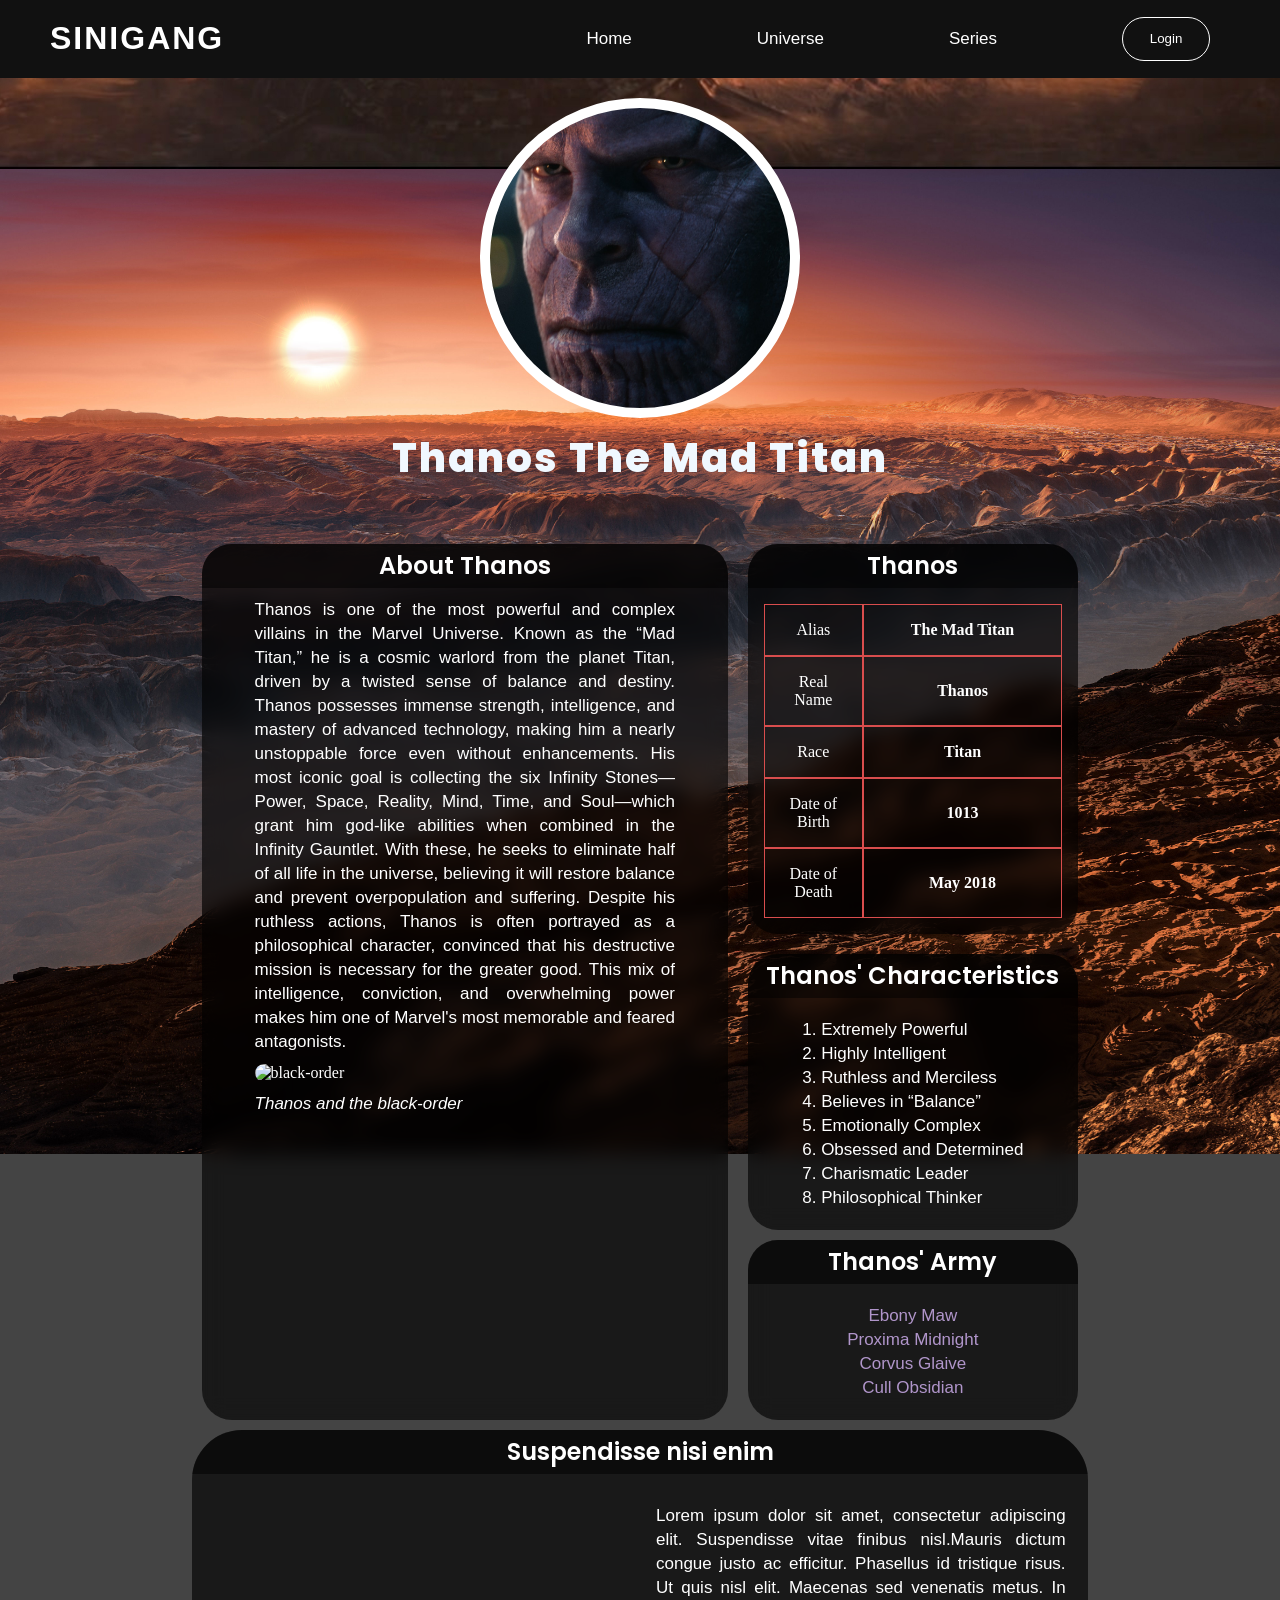
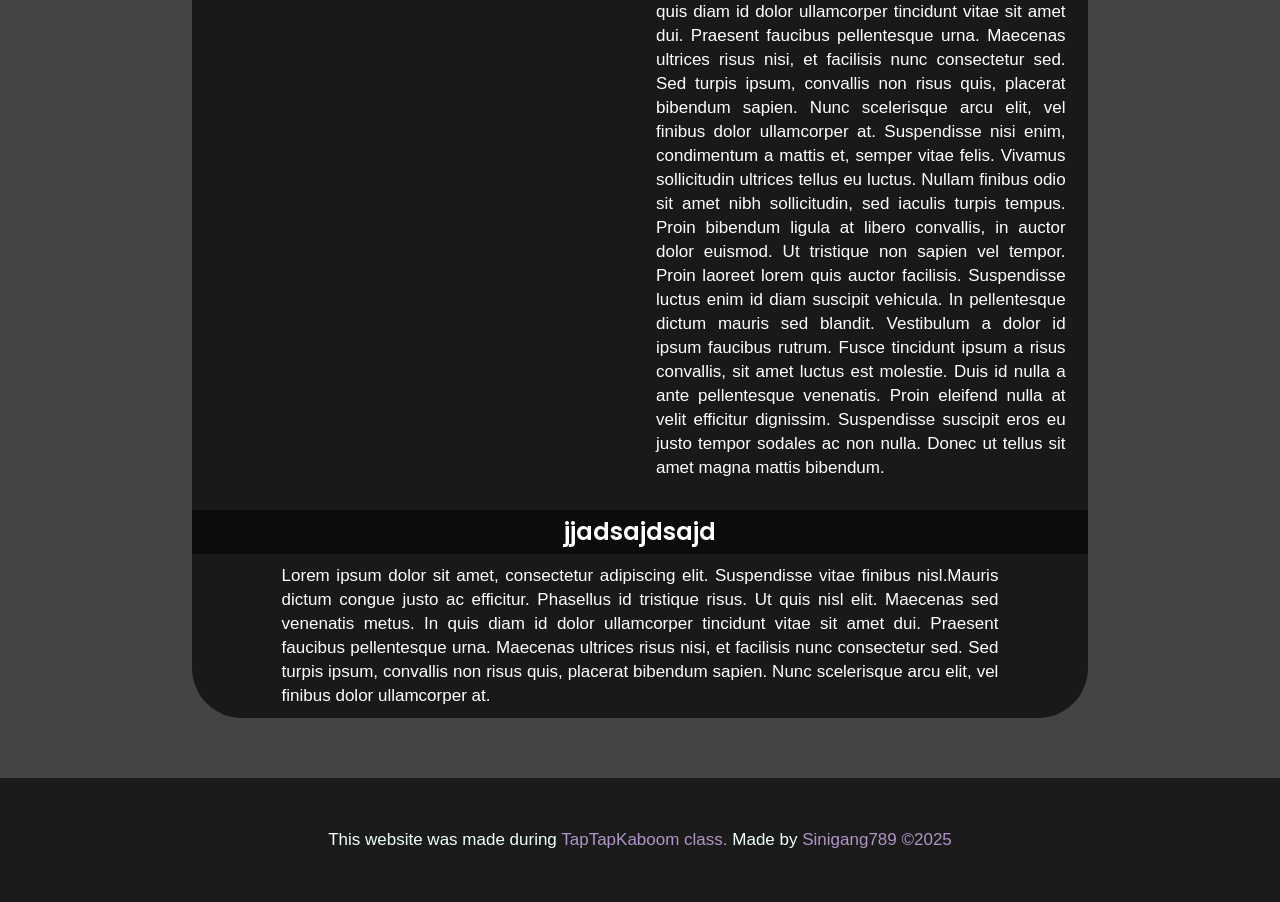
==== commit 6a0ac078: "Update Ebony Maw.html" ====
--- a/index.html
+++ b/index.html
@@ -63,7 +63,31 @@
     <div class="profile">
         <div class="table">
             <h2>Thanos</h2>
-            <table>
+            <div class="table-try">
+                <!-- Row 1 -->
+                <div class="cell a">Alias</div>
+                <div class="cell b">The Mad Titan</div>
+
+                <!-- Row 2 -->
+                <div class="cell a">Real Name</div>
+                <div class="cell b">Thanos</div>
+
+                <!-- Row 4 -->
+                <div class="cell a">Race</div>
+                <div class="cell b">Titan</div>
+
+                <!-- Row 3 -->
+                <div class="cell a">Date of Birth</div>
+                <div class="cell b">1013</div>
+
+                <!-- Row 4 -->
+                <div class="cell a">Date of Death</div>
+                <div class="cell b">May 2018</div>
+            </div>
+
+
+
+            <!-- <table>
                 <tr>
                     <td class="row">Alias</td>
                     <td>The Mad Titan</td>
@@ -91,7 +115,8 @@
                         <a href="#">The Black-Order</a>
                 </td>
                 </tr>
-            </table>
+            </table> -->
+
         </div>
 
         <div class="list">
@@ -128,6 +153,31 @@
     </div> 
     </div>
 
+
+        <section class="section-1">
+            <h2>Suspendisse nisi enim</h2>
+            <div class="container">
+
+                <img src="https://i.redd.it/8uyrnhu0nipg1.gif" alt="">
+
+                
+                <p>
+                    Lorem ipsum dolor sit amet, consectetur adipiscing elit. Suspendisse vitae finibus nisl.Mauris dictum congue justo ac efficitur. Phasellus id tristique risus. Ut quis nisl elit. Maecenas sed venenatis metus. In quis diam id dolor ullamcorper tincidunt vitae sit amet dui. Praesent faucibus pellentesque urna. Maecenas ultrices risus nisi, et facilisis nunc consectetur sed. Sed turpis ipsum, convallis non risus quis, placerat bibendum sapien. Nunc scelerisque arcu elit, vel finibus dolor ullamcorper at.
+
+                    Suspendisse nisi enim, condimentum a mattis et, semper vitae felis. Vivamus sollicitudin ultrices tellus eu luctus. Nullam finibus odio sit amet nibh sollicitudin, sed iaculis turpis tempus. Proin bibendum ligula at libero convallis, in auctor dolor euismod. Ut tristique non sapien vel tempor. Proin laoreet lorem quis auctor facilisis. Suspendisse luctus enim id diam suscipit vehicula. In pellentesque dictum mauris sed blandit. Vestibulum a dolor id ipsum faucibus rutrum. Fusce tincidunt ipsum a risus convallis, sit amet luctus est molestie. Duis id nulla a ante pellentesque venenatis. Proin eleifend nulla at velit efficitur dignissim. Suspendisse suscipit eros eu justo tempor sodales ac non nulla. Donec ut tellus sit amet magna mattis bibendum.  
+                </p>
+                </div>
+                <h2>jjadsajdsajd</h2>
+                <p>
+                    Lorem ipsum dolor sit amet, consectetur adipiscing elit. Suspendisse vitae finibus nisl.Mauris dictum congue justo ac efficitur. Phasellus id tristique risus. Ut quis nisl elit. Maecenas sed venenatis metus. In quis diam id dolor ullamcorper tincidunt vitae sit amet dui. Praesent faucibus pellentesque urna. Maecenas ultrices risus nisi, et facilisis nunc consectetur sed. Sed turpis ipsum, convallis non risus quis, placerat bibendum sapien. Nunc scelerisque arcu elit, vel finibus dolor ullamcorper at.
+                    
+                </p>
+        </section>
+
+
+
+
+
     </main>
 
 
--- a/css/style.css
+++ b/css/style.css
@@ -1,7 +1,6 @@
 
 @import url('https://fonts.googleapis.com/css2?family=Poppins:ital,wght@0,100;0,200;0,300;0,400;0,500;0,600;0,700;0,800;0,900;1,100;1,200;1,300;1,400;1,500;1,600;1,700;1,800;1,900&family=Roboto:ital,wght@0,100..900;1,100..900&display=swap');
 
-@import url('https://fonts.googleapis.com/css2?family=Merriweather:ital,opsz,wght@0,18..144,300..900;1,18..144,300..900&display=swap');
 
 body {
     background-color:rgb(68, 68, 68);
@@ -33,7 +32,7 @@
 }
 
 h1{
-  font-family: sans-serif;
+  font-family: "Poppins", sans-serif;
   font-weight: 800;
   font-style: normal;
   font-size: 40px;
@@ -298,7 +297,7 @@
 }
 
 main img{
-    max-width: 95%;
+    max-width: 80%;
     border-radius: 10px;
     margin: 0 auto;
     display: block;
@@ -313,6 +312,7 @@
 .about p {
     max-width: 80%;
     margin: 10px auto;
+    text-align: justify;
 }
 
 
@@ -320,6 +320,7 @@
     flex: 1;
     display: flex;
     flex-direction: column;
+    height: 100%;
 }
 
 .about, .characteristics, .army, .table{
@@ -332,23 +333,48 @@
 }
 
 .list{
-    display: flex;
+   
     width: 100%;
     gap: 4px;
     flex: .5;
 }
 
 .characteristics{
-    flex: 1;
-}
-
-.army{
-    flex: 1;
-}
+    text-align: center; /* centers the block itself */
+
+}
+
+.characteristics ol{
+    display: inline-block;
+    text-align: left; /* keeps numbers aligned nicely */
+    margin: 0 auto;
+    padding: 20px;
+    list-style-position: inside;
+}
+
+  .table-try {
+    padding: 1em;
+    display: grid;
+    grid-template-columns: 1fr 2fr;
+    height: 80%;
+  }
+
+  .cell {
+    padding: 1em;
+    border: 1px solid #d94d4d;
+    text-align: center;
+    display: flex;
+    justify-content: center;
+    align-items: center;
+  }
+
+  .cell.b{
+    font-weight: 800;
+  }
 
 
 .table{
-flex: auto;    
+flex: 1;    
 }
 
 table {
@@ -358,21 +384,35 @@
     margin: 0 auto;
     height: 87%;
 }
-td.row {
-    width: 30%;
-     font-weight: bold;
-   
-}
-
-
-td {
-  border: 1px solid #8b4b4b;
-  padding: 10px;
-  text-align: center;
-  height: 2em;
-}
-
-
+
+.section-1{
+    width: 100%;
+    background-color: #000000a1;
+    height: 100%;
+    border-radius: 50px;
+    overflow: hidden;
+}
+
+.section-1 .container{
+    display: flex;
+    width: 95%;
+    gap: 2em;
+    padding: 20px;
+    align-items: center;
+    margin: 0 auto;
+}
+
+.section-1 img{
+    flex: 1;
+    width: 50%;
+    object-fit: cover;
+}
+
+.section-1 p{
+    flex: 1;
+    text-align: justify;
+
+}
 
 
 
@@ -392,6 +432,9 @@
 
 }
 
+
+
+
 @media (max-width: 1200px){
 
    main{
@@ -437,7 +480,7 @@
     background-image: url(../img/proxima.gif);
     background-size: cover;
     background-position: -180px 0px;
-}
+    }
 
     
 
@@ -451,6 +494,7 @@
     margin: 0;
     padding: 0;
     }
+
     .characteristics{
         flex: 1;
     }
@@ -464,6 +508,12 @@
     .list{
     flex-flow: column;
     }
+
+    .section-1 .container{
+    display: block ;
+    }
+
+
  footer p {
         font-size: 10px;
     }
